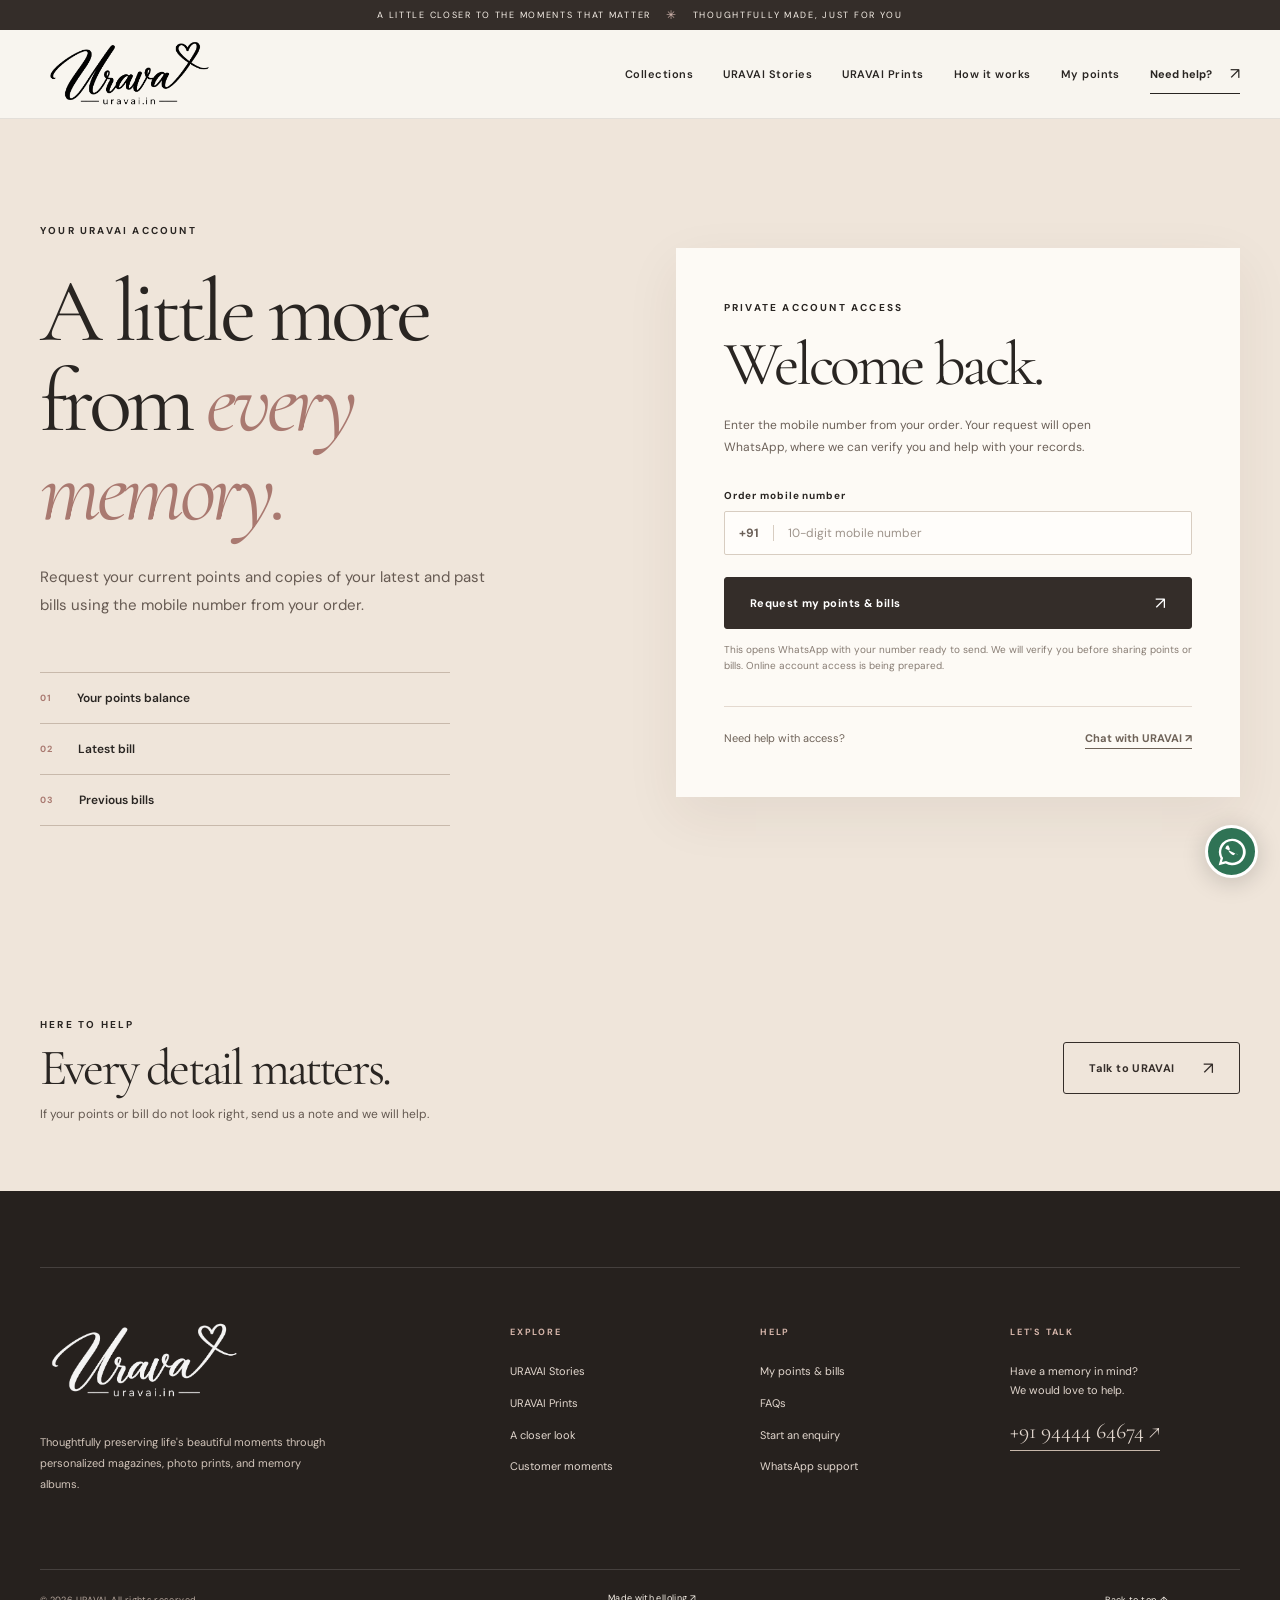
==== account.html @ 5938335d "Prepare protected loyalty points and bill portal" ====
<!doctype html>
<html lang="en-IN">
<head>
  <meta charset="utf-8">
  <meta name="viewport" content="width=device-width, initial-scale=1">
  <meta name="theme-color" content="#f8f5ef">
  <meta name="robots" content="noindex, nofollow">
  <meta name="description" content="View your URAVAI loyalty points and download bills after verifying your account.">
  <title>Your points &amp; bills | URAVAI</title>
  <link rel="icon" href="assets/favicon.svg" type="image/svg+xml">
  <link rel="preconnect" href="https://fonts.googleapis.com">
  <link rel="preconnect" href="https://fonts.gstatic.com" crossorigin>
  <link href="https://fonts.googleapis.com/css2?family=Cormorant+Garamond:ital,wght@0,400;0,500;1,400&family=DM+Sans:wght@400;500;600;700&display=swap" rel="stylesheet">
  <link rel="stylesheet" href="assets/styles.css?v=20261101d">
  <link rel="stylesheet" href="assets/account.css?v=20261101">
  <script defer src="assets/site.js?v=20261101b"></script>
  <script src="assets/loyalty-config.js?v=20261101"></script>
  <script defer src="assets/account.js?v=20261101"></script>
</head>
<body>
  <a class="skip-link" href="#main">Skip to content</a>
  <div class="announcement">A little closer to the moments that matter <span aria-hidden="true">✳</span> Thoughtfully made, just for you</div>
  <header class="site-header" id="top"><div class="header-inner container"><a class="brand" href="index.html" aria-label="URAVAI home"><img class="brand-logo-image" src="assets/urava-logo-transparent.png" alt="" loading="eager"></a><nav class="desktop-nav" aria-label="Main navigation"><a href="index.html#collections">Collections</a><a href="stories.html">URAVAI Stories</a><a href="prints.html">URAVAI Prints</a><a href="index.html#process">How it works</a><a href="account.html" aria-current="page">My points</a></nav><a class="header-contact" data-whatsapp="general" href="https://wa.me/919444464674">Need help? <span aria-hidden="true">↗</span></a><button class="menu-toggle" type="button" aria-label="Open menu" aria-expanded="false" aria-controls="mobile-nav"><span></span><span></span></button></div><nav class="mobile-nav" id="mobile-nav" aria-label="Mobile navigation" hidden><a href="index.html#collections">Collections</a><a href="stories.html">URAVAI Stories</a><a href="prints.html">URAVAI Prints</a><a href="index.html#process">How it works</a><a href="account.html" aria-current="page">My points</a><a href="index.html#create">Create a keepsake</a></nav></header>

  <main id="main">
    <section class="account-hero" aria-labelledby="account-title"><div class="container account-hero-grid"><div class="account-intro"><span class="eyebrow">YOUR URAVAI ACCOUNT</span><h1 id="account-title">A little more from <em>every memory.</em></h1><p>See the points you have earned and keep your latest and past bills close at hand.</p><div class="account-benefits"><span><b>01</b> Your points balance</span><span><b>02</b> Latest bill</span><span><b>03</b> Previous bills</span></div></div><div class="account-login-card"><span class="eyebrow">PRIVATE ACCOUNT ACCESS</span><h2>Welcome back.</h2><p>Use the mobile number from your order to find your account. We will verify that it belongs to you before showing your records.</p><form id="account-form" novalidate><div class="form-field"><label for="account-phone">Order mobile number</label><div class="account-phone-field"><span aria-hidden="true">+91</span><input id="account-phone" name="phone" type="tel" inputmode="numeric" autocomplete="tel-national" pattern="[6-9][0-9]{9}" minlength="10" maxlength="10" placeholder="10-digit mobile number" required></div></div><div class="form-field account-code-field" id="account-code-field"><label for="account-code">Private access code</label><input id="account-code" name="code" type="text" autocomplete="off" minlength="8" maxlength="32" placeholder="Code shared with your order" required></div><button class="button button-dark account-submit" type="submit">View my points &amp; bills <span aria-hidden="true">↗</span></button><p class="account-form-status" id="account-status" role="status" aria-live="polite"></p><p class="form-note" id="account-privacy">Your number and code are used only to retrieve your account. Bills are available after verification.</p></form><div class="account-help"><span>Need help with access?</span><a data-whatsapp="general" href="https://wa.me/919444464674">Chat with URAVAI ↗</a></div></div></div></section>

    <section class="account-results" id="account-results" aria-labelledby="results-title" hidden><div class="container"><div class="results-heading"><div><span class="eyebrow">A LITTLE THANK YOU FROM US</span><h2 id="results-title">Your URAVAI <em>moments.</em></h2></div><button class="account-signout" id="account-signout" type="button">Sign out</button></div><div class="account-summary-grid"><div class="points-card"><span>POINTS AVAILABLE</span><strong id="points-balance">0</strong><p>Earned from your URAVAI purchases.</p></div><div class="latest-bill-card"><span>LATEST BILL</span><div id="latest-bill"></div></div></div><div class="bill-history-head"><span class="eyebrow">YOUR ORDER HISTORY</span><h3>Past bills</h3></div><div class="bill-history" id="bill-history"></div></div></section>

    <section class="account-support"><div class="container account-support-inner"><div><span class="eyebrow">HERE TO HELP</span><h2>Every detail matters.</h2><p>If your points or bill do not look right, send us a note and we will help.</p></div><a class="button button-outline" data-whatsapp="general" href="https://wa.me/919444464674">Talk to URAVAI <span aria-hidden="true">↗</span></a></div></section>
  </main>

  <footer class="site-footer" id="contact"><div class="container footer-top"><div class="footer-brand"><a class="brand" href="index.html" aria-label="URAVAI home"><img class="brand-logo-image" src="assets/urava-logo-transparent.png" alt="" loading="lazy"></a><p>Thoughtfully preserving life's beautiful moments through personalized magazines, photo prints, and memory albums.</p></div><div class="footer-col"><h3>Explore</h3><a href="stories.html">URAVAI Stories</a><a href="prints.html">URAVAI Prints</a><a href="index.html#journal">A closer look</a><a href="index.html#memories">Customer moments</a></div><div class="footer-col"><h3>Help</h3><a href="account.html">My points &amp; bills</a><a href="index.html#faq">FAQs</a><a href="index.html#create">Start an enquiry</a><a data-whatsapp="general" href="https://wa.me/919444464674">WhatsApp support</a></div><div class="footer-col footer-contact"><h3>Let's talk</h3><p>Have a memory in mind?<br>We would love to help.</p><a class="footer-whatsapp" href="https://wa.me/919444464674" target="_blank" rel="noopener noreferrer">+91 94444 64674 ↗</a></div></div><div class="container footer-bottom"><span>© 2026 URAVAI. All rights reserved.</span><a class="maker-credit" href="https://elloling-india.github.io/Website/" target="_blank" rel="noopener noreferrer">Made with elloling ↗</a><a href="#top">Back to top ↑</a></div></footer>
  <a class="whatsapp-float" data-whatsapp="general" href="https://wa.me/919444464674" aria-label="Chat with URAVAI on WhatsApp"><svg viewBox="0 0 32 32" aria-hidden="true"><path fill="currentColor" d="M16 .8A15.1 15.1 0 0 0 2.9 23.4L.8 31.2l8-2.1A15.2 15.2 0 1 0 16 .8Zm0 27.5a12.3 12.3 0 0 1-6.3-1.7l-.5-.3-4.7 1.2 1.3-4.6-.3-.5A12.4 12.4 0 1 1 16 28.3Zm6.8-9.3c-.4-.2-2.2-1.1-2.6-1.2-.3-.1-.6-.2-.8.2-.3.4-1 1.2-1.2 1.4-.2.3-.4.3-.8.1-.4-.2-1.6-.6-3-1.9-1.1-1-1.9-2.2-2.1-2.6-.2-.4 0-.6.2-.8l.6-.7c.2-.2.3-.4.4-.6.1-.2.1-.5 0-.7l-1.2-2.9c-.3-.7-.6-.6-.8-.6h-.7c-.3 0-.7.1-1 .5s-1.3 1.3-1.3 3.1 1.4 3.5c.2.5 2.7 4.2 6.6 5.9.9.4 1.6.6 2.2.7.9.1 1.7.1 2.4-.2.7-.3 2.2-1 2.5-2 .3-1 .3-1.8.2-2-.1-.2-.3-.3-.7-.5Z"/></svg></a>
</body>
</html>
---- assets/styles.css ----
:root{--ivory:#f8f5ef;--paper:#fdfaf5;--beige:#ede5da;--rose:#c7a6a0;--ink:#292522;--muted:#70675f;--line:#d9cec2;--dark:#342d29;--serif:'Cormorant Garamond',Georgia,serif;--sans:'DM Sans',Arial,sans-serif;--script:'Allura',cursive}
*{box-sizing:border-box}html{scroll-behavior:smooth;scroll-padding-top:84px}body{margin:0;background:var(--ivory);color:var(--ink);font-family:var(--sans);font-size:15px;-webkit-font-smoothing:antialiased}img{display:block;max-width:100%}a{color:inherit;text-decoration:none}button,input,select,textarea{font:inherit}button{cursor:pointer}.container{width:min(100% - 80px,1340px);margin:auto}.section{padding:118px 0}.skip-link{position:absolute;left:12px;top:-60px;z-index:100;background:var(--dark);color:#fff;padding:12px 18px}.skip-link:focus{top:12px}.announcement{height:30px;display:flex;align-items:center;justify-content:center;gap:15px;background:var(--dark);color:#f8f1e9;font-size:9px;letter-spacing:.19em;text-transform:uppercase}.announcement span{font-size:12px;color:#d4b8b0}.site-header{position:sticky;top:0;z-index:50;background:rgba(248,245,239,.97);border-bottom:1px solid rgba(60,48,38,.11);backdrop-filter:blur(18px)}.header-inner{height:88px;display:flex;align-items:center;justify-content:space-between;gap:30px}.brand{display:inline-flex;flex-direction:column;align-items:center;width:max-content;min-width:120px;line-height:1}.brand-script{position:relative;font-family:var(--script);font-size:46px;line-height:.78;letter-spacing:-.02em;white-space:nowrap}.brand-heart{position:absolute;font-family:var(--serif);font-size:24px;top:-7px;right:-17px;transform:rotate(13deg)}.brand-tagline{font-size:6.5px;font-weight:700;letter-spacing:.3em;margin-top:8px;white-space:nowrap}.desktop-nav{display:flex;align-items:center;gap:30px;margin-left:auto}.desktop-nav a{font-size:11px;font-weight:600;letter-spacing:.045em;transition:color .25s}.desktop-nav a:hover,.footer-col a:hover{color:#9c6b63}.header-contact{display:inline-flex;align-items:center;gap:18px;border-bottom:1px solid var(--ink);padding:9px 0;font-size:11px;font-weight:700;white-space:nowrap}.header-contact span,.text-link span{font-size:16px;font-weight:400}.menu-toggle,.mobile-nav{display:none}
.hero{display:grid;grid-template-columns:50% 50%;min-height:700px;align-items:center;padding-top:50px;padding-bottom:70px}.hero-copy{position:relative;padding:20px 9% 20px 2%}.eyebrow,.mini-label{font-size:10px;font-weight:700;letter-spacing:.22em;line-height:1.7}.tiny-star{color:#a37470;margin-right:10px;font-size:14px}.hero h1,.section h2,.reviews-section h2{font-family:var(--serif);font-weight:400;letter-spacing:-.055em;line-height:.99}.hero h1{font-size:clamp(72px,7.2vw,116px);margin:36px 0 32px;max-width:650px}.hero h1 em,.section h2 em,.reviews-section h2 em{font-weight:400;color:#a97970}.hero-rule{width:50px;height:1px;background:#a97970;margin:0 0 26px}.hero-copy>p{font-size:16px;line-height:1.95;color:#5e5650;max-width:465px;margin:0 0 35px}.hero-actions,.inline-actions{display:flex;align-items:center;gap:30px;flex-wrap:wrap}.button{min-height:52px;padding:0 25px;display:inline-flex;align-items:center;justify-content:center;gap:28px;border:1px solid var(--dark);border-radius:3px;font-size:11px;font-weight:700;letter-spacing:.035em;transition:background .25s,color .25s,transform .25s}.button:hover{transform:translateY(-2px)}.button-dark{background:var(--dark);color:#fff}.button-dark:hover{background:#56463f}.button-outline{background:transparent;color:var(--dark)}.button-outline:hover{background:var(--dark);color:#fff}.button span{font-size:17px;font-weight:400}.text-link{display:inline-flex;align-items:center;gap:12px;border-bottom:1px solid currentColor;padding-bottom:5px;font-size:11px;font-weight:700;letter-spacing:.025em;transition:color .25s}.text-link:hover{color:#a97970}.hero-note{display:flex;align-items:center;gap:16px;margin-top:74px;font-size:9px;font-weight:700;letter-spacing:.22em;color:#81776f}.note-line{display:block;width:32px;height:1px;background:#81776f}.hero-visual{position:relative;height:650px;padding:0 32px 30px 30px}.hero-image-wrap{width:100%;height:100%;overflow:hidden;background:#e5d9ca}.hero-image-wrap img{width:100%;height:100%;object-fit:cover;object-position:center}.image-badge{position:absolute;left:0;bottom:0;width:140px;height:140px;display:flex;flex-direction:column;align-items:center;justify-content:center;gap:8px;background:#e9ded1;border:8px solid var(--ivory);border-radius:50%;transform:rotate(-15deg);text-align:center}.image-badge span{font-family:var(--serif);font-style:italic;font-size:20px;line-height:1}.image-badge b{font-size:20px;font-weight:400;color:#a97970}.image-caption{position:absolute;right:-6px;top:39%;writing-mode:vertical-rl;font-size:8px;font-weight:700;letter-spacing:.26em}.marquee{overflow:hidden;background:#e9dfd2;border-top:1px solid #dfd1c4;border-bottom:1px solid #dfd1c4;height:48px;display:flex;align-items:center}.marquee-inner{white-space:nowrap;font-size:10px;font-weight:700;letter-spacing:.24em;color:#67574d;animation:marquee 32s linear infinite}.marquee-inner span{margin:0 55px;color:#aa8178;font-size:16px;vertical-align:middle}@keyframes marquee{to{transform:translateX(-50%)}}
.section-heading{max-width:710px}.section-heading.centered{text-align:center;margin:0 auto 48px}.section h2,.reviews-section h2{font-size:clamp(50px,5.2vw,80px);margin:17px 0 18px}.section-heading p,.process-head>p{font-size:15px;line-height:1.9;color:var(--muted);max-width:570px}.section-heading.centered p{margin:0 auto}.collections-section{background:var(--paper)}.collection-grid{display:grid;grid-template-columns:1fr 1fr;gap:30px}.collection-image{display:block;position:relative;height:560px;overflow:hidden;background:var(--beige)}.collection-image img{width:100%;height:100%;object-fit:cover;transition:transform .6s}.collection-image:hover img{transform:scale(1.035)}.collection-card:first-child .collection-image img{object-position:center 42%}.image-number{position:absolute;left:20px;top:20px;padding:9px 12px;background:rgba(253,250,245,.92);font-size:9px;font-weight:700;letter-spacing:.18em}.collection-meta{display:flex;justify-content:space-between;align-items:end;gap:20px;padding:24px 2px 0}.mini-label{font-size:8px;color:#988078}.collection-meta h3{font-family:var(--serif);font-size:40px;font-weight:500;letter-spacing:-.03em;line-height:1;margin:8px 0}.collection-meta p{margin:0;color:var(--muted);font-size:13px}.circle-arrow{flex:none;display:grid;place-items:center;width:44px;height:44px;border:1px solid #afa095;border-radius:50%;font-size:23px;transition:background .25s,color .25s}.circle-arrow:hover{background:var(--dark);color:#fff}
.story-band{background:#e9e1d6}.story-layout,.prints-layout{display:grid;grid-template-columns:1.1fr .9fr;gap:8%;align-items:center}.story-visual{position:relative}.story-visual img{width:100%;height:600px;object-fit:cover;background:#fff}.photo-caption{position:absolute;bottom:22px;left:26px;padding:10px 14px;background:rgba(248,245,239,.9);font-size:8px;font-weight:700;letter-spacing:.19em}.story-copy{padding-right:3%}.story-copy h2,.prints-copy h2{margin:21px 0 24px}.lead{font-family:var(--serif);font-size:27px!important;line-height:1.25!important;color:var(--ink)!important;margin:0 0 22px!important}.story-copy>p:not(.lead),.prints-copy>p:not(.lead){font-size:14px;line-height:1.85;color:#655b54}.product-list{display:grid;grid-template-columns:1fr 1fr;margin:28px 0 23px;border-top:1px solid #bfb0a4}.product-list span{padding:15px 12px 15px 0;border-bottom:1px solid #bfb0a4;font-size:11px;font-weight:600}.product-list span:nth-child(even){padding-left:16px}.soft-note{font-size:11px!important;color:#786d65!important}.inline-actions{margin-top:29px}.prints-section{background:var(--paper)}.prints-layout{grid-template-columns:.9fr 1.1fr}.prints-copy{padding-left:5%}.prints-visual{position:relative}.prints-visual img{width:100%;height:620px;object-fit:cover}.visual-stamp{position:absolute;bottom:-28px;right:-18px;width:140px;height:140px;display:flex;flex-direction:column;align-items:center;justify-content:center;background:#d2b5ae;border:8px solid var(--paper);border-radius:50%;transform:rotate(15deg);font-size:11px;line-height:1.5;font-weight:700;letter-spacing:.11em;text-align:center}.visual-stamp b{font-family:var(--serif);font-size:23px;font-weight:400;line-height:1}
.editorial-section{background:var(--ivory)}.editorial-grid{display:grid;grid-template-columns:1.03fr 1.32fr;grid-template-rows:280px 280px;gap:18px}.editorial-tile{position:relative;overflow:hidden;margin:0;background:var(--beige)}.editorial-tile.tall{grid-row:span 2}.editorial-tile img{width:100%;height:100%;object-fit:cover;transition:transform .5s}.editorial-tile:hover img{transform:scale(1.03)}.editorial-tile.tall img{object-position:center}.editorial-tile.wide img{object-position:center 45%}.editorial-tile figcaption{position:absolute;bottom:16px;left:16px;background:rgba(253,250,245,.94);padding:9px 13px;font-size:9px;font-weight:700;letter-spacing:.11em}
.process-section{background:var(--dark);color:#f9f4ec}.process-head{display:flex;justify-content:space-between;align-items:end;gap:30px;margin-bottom:50px}.process-head h2{max-width:710px}.process-head>p{max-width:270px;color:#d6c8bd;margin:0 0 11px}.steps{display:grid;grid-template-columns:repeat(4,1fr);border-top:1px solid #796a61;border-bottom:1px solid #796a61}.step{min-height:255px;padding:25px 26px 28px;border-right:1px solid #796a61}.step:first-child{padding-left:0}.step:last-child{border-right:0}.step-number{font-size:10px;letter-spacing:.17em;color:#d0aaa0}.step-icon{font-family:var(--serif);font-size:39px;color:#d1b2a9;margin:17px 0 12px;font-weight:400;line-height:1}.step h3{font-family:var(--serif);font-size:25px;line-height:1.1;font-weight:500;margin:0 0 12px}.step p{font-size:11px;line-height:1.7;color:#d6c8bd;margin:0}.process-note{font-size:10px;color:#cdbdb2;margin:25px 0 0;line-height:1.7}.process-section h2 em{color:#d6aaa2}
.values-section{background:#eee6dc}.values-layout{display:grid;grid-template-columns:1fr 1fr;gap:8%;align-items:start}.values-intro h2{font-size:clamp(49px,4.8vw,73px)}.values-intro p{color:var(--muted);line-height:1.8}.values-grid{display:grid;grid-template-columns:1fr 1fr;gap:38px 32px}.value{border-top:1px solid #b8a99e;padding-top:17px}.value>span{font-size:10px;color:#a07f75;letter-spacing:.16em;font-weight:700}.value h3{font-family:var(--serif);font-size:26px;font-weight:500;line-height:1.1;margin:24px 0 10px}.value p{color:#70645d;font-size:11px;line-height:1.75;margin:0}
.memories-section{background:var(--paper)}.memories-layout{display:grid;grid-template-columns:1fr 1fr;align-items:center;gap:8%}.memories-photo{height:500px;overflow:hidden}.memories-photo img{width:100%;height:100%;object-fit:cover}.memories-copy{max-width:500px}.memories-copy p{font-size:14px;line-height:1.85;color:var(--muted)}.memories-copy .button{margin-top:22px}.reviews-section{background:#e8d9d0;text-align:center;padding:84px 0}.reviews-inner{max-width:750px}.reviews-section h2{margin:16px 0}.reviews-section p{line-height:1.8;color:#665951;max-width:580px;margin:0 auto 26px;font-size:14px}
.faq-section{background:var(--ivory)}.faq-layout{display:grid;grid-template-columns:.75fr 1.25fr;gap:9%}.faq-intro h2{margin-bottom:20px}.faq-intro p{font-size:14px;line-height:1.8;color:var(--muted);margin-bottom:28px}.faq-list{border-top:1px solid #cbbeb1}.faq-list details{border-bottom:1px solid #cbbeb1}.faq-list summary{list-style:none;display:flex;align-items:center;justify-content:space-between;gap:15px;padding:19px 0;cursor:pointer;font-family:var(--serif);font-size:25px;font-weight:500}.faq-list summary::-webkit-details-marker{display:none}.faq-list summary span{font-family:var(--sans);font-size:18px;font-weight:400;color:#a77e73;transition:transform .2s}.faq-list details[open] summary span{transform:rotate(45deg)}.faq-list details p{color:#665e57;font-size:12px;line-height:1.8;max-width:580px;margin:0 0 21px}
.create-section{background:#e9e1d6}.create-layout{display:grid;grid-template-columns:.9fr 1.1fr;gap:10%;align-items:start}.create-intro h2{font-size:clamp(60px,6vw,90px)}.create-intro>p{font-size:15px;line-height:1.9;color:#665e57;max-width:430px}.contact-line{display:flex;flex-direction:column;gap:8px;margin-top:48px;font-size:11px;color:#81746a}.contact-line a{font-family:var(--serif);font-size:28px;color:var(--ink);width:max-content;border-bottom:1px solid var(--ink)}.enquiry-form{background:var(--paper);padding:37px 42px;box-shadow:0 12px 40px rgba(75,55,40,.055)}.form-field{display:flex;flex-direction:column;margin-bottom:22px}.form-field label{font-size:10px;font-weight:700;letter-spacing:.09em;margin-bottom:9px}.form-field label span{color:#94877e;font-weight:400;letter-spacing:0}.form-field input,.form-field select,.form-field textarea{width:100%;border:1px solid #d8cdc1;border-radius:2px;background:#fffdfa;color:var(--ink);padding:13px 14px;outline:none;transition:border-color .2s;font-size:12px}.form-field input:focus,.form-field select:focus,.form-field textarea:focus{border-color:#9d7167}.form-field select:disabled{opacity:.65}.form-field textarea{resize:vertical}.form-field input::placeholder,.form-field textarea::placeholder{color:#9e948b}.form-submit{width:100%;margin-top:4px}.form-note{font-size:10px;line-height:1.6;color:#877c73;margin:13px 0 0}
.site-footer{background:#292522;color:#f7f1e8;padding:76px 0 0}.footer-top{display:grid;grid-template-columns:2.1fr 1fr 1fr 1.15fr;gap:50px;padding-bottom:74px}.footer-brand .brand{align-items:flex-start}.footer-brand .brand-script{font-size:59px}.footer-brand .brand-tagline{margin-left:7px;color:#dbcac0}.footer-brand p{max-width:290px;font-size:11px;line-height:1.9;color:#c5b8ae;margin:32px 0 0}.footer-col{display:flex;flex-direction:column;align-items:flex-start;gap:13px}.footer-col h3{font-size:9px;letter-spacing:.2em;text-transform:uppercase;color:#cda99e;margin:6px 0 11px}.footer-col a,.footer-col p{font-size:11px;color:#e2d7ce;line-height:1.7;margin:0;transition:color .2s}.footer-col .footer-whatsapp{font-family:var(--serif);font-size:22px;border-bottom:1px solid #c7b7aa}.footer-bottom{border-top:1px solid #665a52;min-height:62px;display:flex;justify-content:space-between;align-items:center;gap:20px;color:#b9aaa0;font-size:9px;letter-spacing:.04em}.footer-bottom a{color:#f7f1e8}.whatsapp-float{position:fixed;right:22px;bottom:22px;z-index:60;width:53px;height:53px;display:grid;place-items:center;background:#2f7355;color:#fff;border:3px solid #fff;border-radius:50%;box-shadow:0 4px 25px rgba(0,0,0,.18);transition:transform .25s}.whatsapp-float:hover{transform:translateY(-4px)}.whatsapp-float svg{width:28px;height:28px}.mobile-sticky{display:none}
.reveal{opacity:1;transform:none}.js .reveal{opacity:0;transform:translateY(20px);transition:opacity .65s ease,transform .65s ease}.js .reveal.is-visible{opacity:1;transform:none}
@media(max-width:1200px){.desktop-nav{gap:17px}.desktop-nav a{font-size:10px}.header-contact{font-size:10px}.hero{min-height:640px}.hero h1{font-size:clamp(66px,6.6vw,90px)}.hero-visual{height:575px}.collection-image{height:480px}.story-visual img,.prints-visual img{height:540px}}
@media(max-width:950px){.container{width:min(100% - 48px,1340px)}.desktop-nav,.header-contact{display:none}.menu-toggle{display:flex;flex-direction:column;gap:6px;align-items:center;justify-content:center;width:38px;height:38px;border:0;background:transparent}.menu-toggle span{width:24px;height:1px;background:var(--ink)}.mobile-nav{display:flex;flex-direction:column;gap:0;padding:0 24px 18px;background:var(--ivory);border-top:1px solid var(--line)}.mobile-nav[hidden]{display:none}.mobile-nav a{padding:13px 2px;border-bottom:1px solid var(--line);font-size:12px}.hero{min-height:0;padding-top:40px}.hero-copy{padding:0 3% 0 0}.hero h1{font-size:clamp(58px,7.7vw,78px)}.hero-visual{height:520px}.image-badge{width:118px;height:118px}.section{padding:88px 0}.story-layout,.prints-layout{gap:5%}.story-visual img,.prints-visual img{height:490px}.section h2{font-size:clamp(50px,6vw,70px)}.product-list{grid-template-columns:1fr}.product-list span:nth-child(even){padding-left:0}.product-list span{padding:10px 0}.footer-top{grid-template-columns:1.5fr 1fr 1fr;gap:35px}.footer-contact{grid-column:2 / 4}}
@media(max-width:700px){html{scroll-padding-top:70px}.container{width:min(100% - 36px,600px)}.announcement{font-size:7px;letter-spacing:.1em;gap:7px;text-align:center;padding:0 8px}.header-inner{height:69px}.brand-script{font-size:39px}.brand-tagline{font-size:5.7px}.hero{display:flex;flex-direction:column;padding-top:45px;padding-bottom:47px;gap:34px}.hero-copy{padding:0}.hero h1{font-size:clamp(64px,12vw,86px);margin:20px 0 20px}.hero-copy>p{font-size:14px;line-height:1.8}.hero-actions{gap:22px}.hero-note{margin-top:36px}.hero-visual{height:auto;width:100%;padding:0 16px 16px}.hero-image-wrap{height:520px}.image-badge{left:-7px;bottom:0;width:112px;height:112px;border-width:6px}.image-badge span{font-size:17px}.image-caption{right:-4px}.marquee{height:42px}.marquee-inner{font-size:8px}.marquee-inner span{margin:0 25px}.section{padding:74px 0}.section-heading.centered{text-align:left;margin-bottom:33px}.section-heading.centered p{margin-left:0}.section h2,.reviews-section h2{font-size:clamp(52px,10vw,70px)}.section-heading p{font-size:13px}.collection-grid{grid-template-columns:1fr;gap:47px}.collection-image{height:470px}.collection-meta h3{font-size:35px}.story-layout,.prints-layout,.values-layout,.memories-layout,.faq-layout,.create-layout{grid-template-columns:1fr;gap:36px}.story-visual img{height:420px}.story-copy,.prints-copy{padding:0}.story-layout .story-visual{order:2}.story-layout .story-copy{order:1}.story-copy h2,.prints-copy h2{font-size:58px}.lead{font-size:24px!important}.product-list{grid-template-columns:1fr 1fr}.product-list span:nth-child(even){padding-left:10px}.story-visual img,.prints-visual img{height:450px}.prints-visual{margin-top:5px}.visual-stamp{width:110px;height:110px;right:-9px;font-size:9px}.editorial-grid{grid-template-columns:1fr 1fr;grid-template-rows:250px 220px;gap:10px}.editorial-tile.tall{grid-row:span 2}.editorial-tile figcaption{font-size:7px;left:8px;bottom:8px;padding:7px}.process-head{display:block;margin-bottom:33px}.process-head h2{font-size:55px}.process-head>p{max-width:400px;font-size:13px}.steps{grid-template-columns:1fr 1fr}.step{min-height:218px;padding:18px 15px;border-bottom:1px solid #796a61}.step:nth-child(2){border-right:0}.step:nth-child(3),.step:nth-child(4){border-bottom:0}.step:first-child{padding-left:15px}.step h3{font-size:23px}.values-grid{gap:25px}.memories-photo{height:380px}.reviews-section{padding:65px 0}.reviews-section p{font-size:13px}.faq-layout{gap:23px}.faq-intro h2{margin-bottom:10px}.faq-list summary{font-size:22px}.create-layout{gap:30px}.create-intro h2{font-size:70px}.contact-line{margin-top:26px}.enquiry-form{padding:27px 22px}.footer-top{grid-template-columns:1fr 1fr;gap:40px 18px;padding-bottom:48px}.footer-brand{grid-column:1 / 3}.footer-contact{grid-column:2 / 3}.footer-bottom{flex-wrap:wrap;justify-content:space-between;padding:19px 0 82px}.footer-bottom span:nth-child(2){display:none}.whatsapp-float{right:17px;bottom:76px;width:48px;height:48px}.whatsapp-float svg{width:25px;height:25px}.mobile-sticky{position:fixed;z-index:58;bottom:0;left:0;right:0;height:62px;display:flex;align-items:center;justify-content:space-between;padding:0 23px;background:var(--dark);color:#fff;font-size:12px;font-weight:700;box-shadow:0 -8px 30px rgba(0,0,0,.12)}.mobile-sticky span{font-size:19px;font-weight:400}}
@media(max-width:430px){.hero h1{font-size:62px}.hero-image-wrap{height:420px}.collection-image{height:360px}.story-visual img,.prints-visual img{height:350px}.editorial-grid{grid-template-rows:190px 170px}.step{min-height:230px}.step h3{font-size:21px}.step p{font-size:10px}.value h3{font-size:24px}.footer-col .footer-whatsapp{font-size:18px}}
@media(prefers-reduced-motion:reduce){html{scroll-behavior:auto}.marquee-inner{animation:none}.js .reveal{opacity:1;transform:none;transition:none}.collection-image img,.editorial-tile img,.button,.whatsapp-float{transition:none}}
.logo-feature{background:#f3e7d9;padding:54px 0}.logo-feature-inner{display:grid;grid-template-columns:280px 1fr;align-items:center;gap:8%;max-width:970px}.logo-art{width:100%;aspect-ratio:1;overflow:hidden;box-shadow:0 15px 35px rgba(88,58,34,.08)}.logo-art img{width:100%;height:100%;object-fit:cover}.logo-feature-copy h2{font-family:var(--serif);font-size:clamp(48px,5vw,72px);font-weight:400;letter-spacing:-.05em;line-height:1;margin:14px 0}.logo-feature-copy h2 em{font-weight:400;color:#b08062}.logo-feature-copy p{max-width:420px;color:#6b5b50;line-height:1.9;font-size:14px}.maker-credit{white-space:nowrap;border-bottom:1px solid #b9aaa0;padding-bottom:3px;color:#f7f1e8!important}
@media(max-width:700px){.logo-feature{padding:42px 0}.logo-feature-inner{grid-template-columns:120px 1fr;gap:20px}.logo-feature-copy h2{font-size:37px}.logo-feature-copy .eyebrow{font-size:7px}.logo-feature-copy p{font-size:10px;line-height:1.6}.footer-bottom .maker-credit{order:3;width:100%;text-align:center;border-bottom:0;margin:3px 0 -8px}.footer-bottom{padding-bottom:83px}}
@media(max-width:430px){.logo-feature-inner{grid-template-columns:95px 1fr;gap:14px}.logo-feature-copy h2{font-size:32px}}
.brand-logo-image{display:block;width:176px;height:70px;object-fit:cover;object-position:center 53%}.brand-logo-image+.brand-script,.brand-logo-image~.brand-tagline{display:none}.site-footer .brand-logo-image{width:205px;height:82px;background:transparent;border-radius:0;filter:brightness(0) invert(1);opacity:.96}.site-footer .footer-brand p{margin-top:25px}.logo-art{aspect-ratio:1.6;box-shadow:none}.logo-art img{object-fit:cover;object-position:center 53%}
@media(max-width:700px){.brand-logo-image{width:148px;height:60px}.site-footer .brand-logo-image{width:190px;height:76px}}

.site-footer{background:#26211e}.footer-top{border-top:1px solid rgba(255,255,255,.14);padding-top:52px}.footer-brand p{color:#d2c5ba}.footer-col h3{color:#d5b5aa}.footer-col a:hover{color:#fff}.footer-bottom{border-top-color:rgba(255,255,255,.14)}
.footer-bottom a[href='#top']{margin-right:72px}
.rewards-section{background:#f3e8dc}.rewards-layout{display:grid;grid-template-columns:1fr .9fr;align-items:center;gap:8%}.rewards-copy h2{max-width:690px;font-size:clamp(60px,6vw,90px);margin:20px 0 26px}.rewards-copy>p:not(.rewards-note){max-width:490px;color:#695d55;font-size:14px;line-height:1.9;margin-bottom:32px}.rewards-note{font-size:10px;color:#8a7b70;line-height:1.7;margin:18px 0 0}.rewards-art{min-height:390px;background:#d9bcb1;display:flex;flex-direction:column;justify-content:space-between;padding:32px 36px;box-shadow:20px 20px 0 rgba(255,255,255,.42)}.rewards-art-top,.rewards-art-bottom{font-size:9px;font-weight:700;letter-spacing:.2em}.rewards-art-center{display:flex;align-items:center;gap:28px}.rewards-art-mark{font-family:var(--serif);font-size:100px;line-height:1;color:#f9f4ed}.rewards-art-center strong{font-family:var(--serif);font-size:clamp(39px,4vw,60px);font-weight:400;letter-spacing:-.05em;line-height:1}.rewards-art-center em{font-weight:400;color:#fff8f1}.rewards-art-bottom{display:flex;justify-content:space-between;border-top:1px solid rgba(53,39,33,.25);padding-top:20px}
@media(max-width:850px){.rewards-layout{grid-template-columns:1fr;gap:45px}.rewards-art{min-height:300px}.rewards-art-center{justify-content:center}}
@media(max-width:700px){.rewards-copy h2{font-size:clamp(56px,14vw,78px)}.rewards-art{min-height:270px;padding:24px}.rewards-art-mark{font-size:70px}.rewards-art-center strong{font-size:42px}.rewards-art-bottom{font-size:7px}}
---- assets/account.css ----
.account-hero{padding:100px 0 120px;background:#efe5da}
.account-hero-grid{display:grid;grid-template-columns:minmax(0,.9fr) minmax(380px,1fr);align-items:center;gap:min(10vw,145px)}
.account-intro h1,.account-login-card h2,.account-results h2,.account-support h2{font-family:var(--serif);font-weight:400;letter-spacing:-.055em;line-height:1}
.account-intro h1{font-size:clamp(70px,7vw,108px);margin:28px 0 27px;max-width:650px}
.account-intro h1 em,.account-results h2 em{font-weight:400;color:#a97970}
.account-intro>p{max-width:470px;color:#665a52;font-size:15px;line-height:1.9}
.account-benefits{display:grid;gap:0;margin-top:52px;max-width:410px;border-top:1px solid #c8b9ab}
.account-benefits span{display:flex;align-items:center;gap:24px;padding:17px 0;border-bottom:1px solid #c8b9ab;font-size:12px;font-weight:600}
.account-benefits b{font-size:9px;letter-spacing:.15em;color:#a97970}
.account-login-card{background:var(--paper);padding:48px;box-shadow:0 18px 52px rgba(65,47,35,.07)}
.account-login-card h2{font-size:62px;margin:18px 0}
.account-login-card>p{font-size:12px;line-height:1.85;color:#6c6159;margin:0 0 30px;max-width:390px}
.account-phone-field{display:flex;align-items:center;border:1px solid #d8cdc1;border-radius:2px;background:#fffdfa}
.account-phone-field:focus-within{border-color:#9d7167}
.account-phone-field>span{padding:0 14px;border-right:1px solid #d8cdc1;font-size:12px;font-weight:700;color:#6b6058}
.account-phone-field input{border:0;flex:1;min-width:0}
.account-phone-field input:focus{border:0}
.account-code-field[hidden]{display:none}
.account-submit{width:100%;justify-content:space-between}
.account-form-status{min-height:1.4em;font-size:11px;line-height:1.5;color:#a0443a;margin:14px 0 0}
.account-form-status:empty{display:none}
.account-help{display:flex;justify-content:space-between;gap:18px;flex-wrap:wrap;border-top:1px solid #e4d9cf;margin-top:32px;padding-top:24px;font-size:11px;color:#6e6258}
.account-help a{font-weight:700;border-bottom:1px solid currentColor;padding-bottom:3px}
.account-results{padding:100px 0 118px;background:var(--paper)}
.account-results[hidden]{display:none}
.results-heading{display:flex;justify-content:space-between;align-items:end;gap:25px}
.account-results h2{font-size:clamp(56px,6vw,84px);margin:15px 0 35px}
.account-signout{border:0;border-bottom:1px solid #6b5a51;background:none;padding:6px 0;margin-bottom:39px;color:#5c4e46;font-size:11px;font-weight:700}
.account-summary-grid{display:grid;grid-template-columns:.8fr 1.2fr;gap:18px}
.points-card,.latest-bill-card{min-height:270px;padding:33px 36px;background:#eee3d8}
.points-card>span,.latest-bill-card>span{font-size:9px;font-weight:700;letter-spacing:.18em;color:#755e53}
.points-card strong{display:block;font-family:var(--serif);font-size:118px;font-weight:400;letter-spacing:-.065em;line-height:1;margin:21px 0 2px}
.points-card p{color:#6c5e55;font-size:12px}
.latest-bill-card{background:#e7d4ca}
.latest-bill-card h3{font-family:var(--serif);font-size:40px;font-weight:400;margin:24px 0 5px}
.latest-bill-card p{color:#65574f;font-size:12px;margin:0 0 25px}
.bill-history-head{margin:65px 0 20px}
.bill-history-head h3{font-family:var(--serif);font-weight:400;font-size:50px;line-height:1;margin:10px 0}
.bill-history{border-top:1px solid #d8cdc1}
.bill-row{display:grid;grid-template-columns:1fr 1fr auto;align-items:center;gap:20px;padding:19px 2px;border-bottom:1px solid #d8cdc1}
.bill-row strong{font-size:12px}.bill-row span{font-size:11px;color:#796c63}
.bill-row a{font-size:11px;font-weight:700;border-bottom:1px solid currentColor;padding:5px 0}
.bill-row .bill-unavailable{color:#9d9188}
.account-support{padding:67px 0;background:#efe5da}
.account-support-inner{display:flex;align-items:center;justify-content:space-between;gap:25px}
.account-support h2{font-size:51px;margin:10px 0}
.account-support p{font-size:12px;color:#645951;line-height:1.7;margin:0}
@media(max-width:950px){.account-hero-grid{grid-template-columns:1fr;gap:45px}.account-intro h1{max-width:800px}.account-benefits{margin-top:30px}.account-hero{padding:75px 0 90px}}
@media(max-width:700px){.account-intro h1{font-size:clamp(58px,15vw,84px)}.account-login-card{padding:27px 22px}.account-login-card h2{font-size:53px}.account-summary-grid{grid-template-columns:1fr}.account-results{padding:70px 0}.points-card,.latest-bill-card{min-height:230px;padding:25px}.points-card strong{font-size:90px}.bill-row{grid-template-columns:1fr auto;gap:9px}.bill-row span{grid-column:1}.bill-row a{grid-column:2;grid-row:1 / 3}.account-support-inner{align-items:flex-start;flex-direction:column}.account-support h2{font-size:45px}}
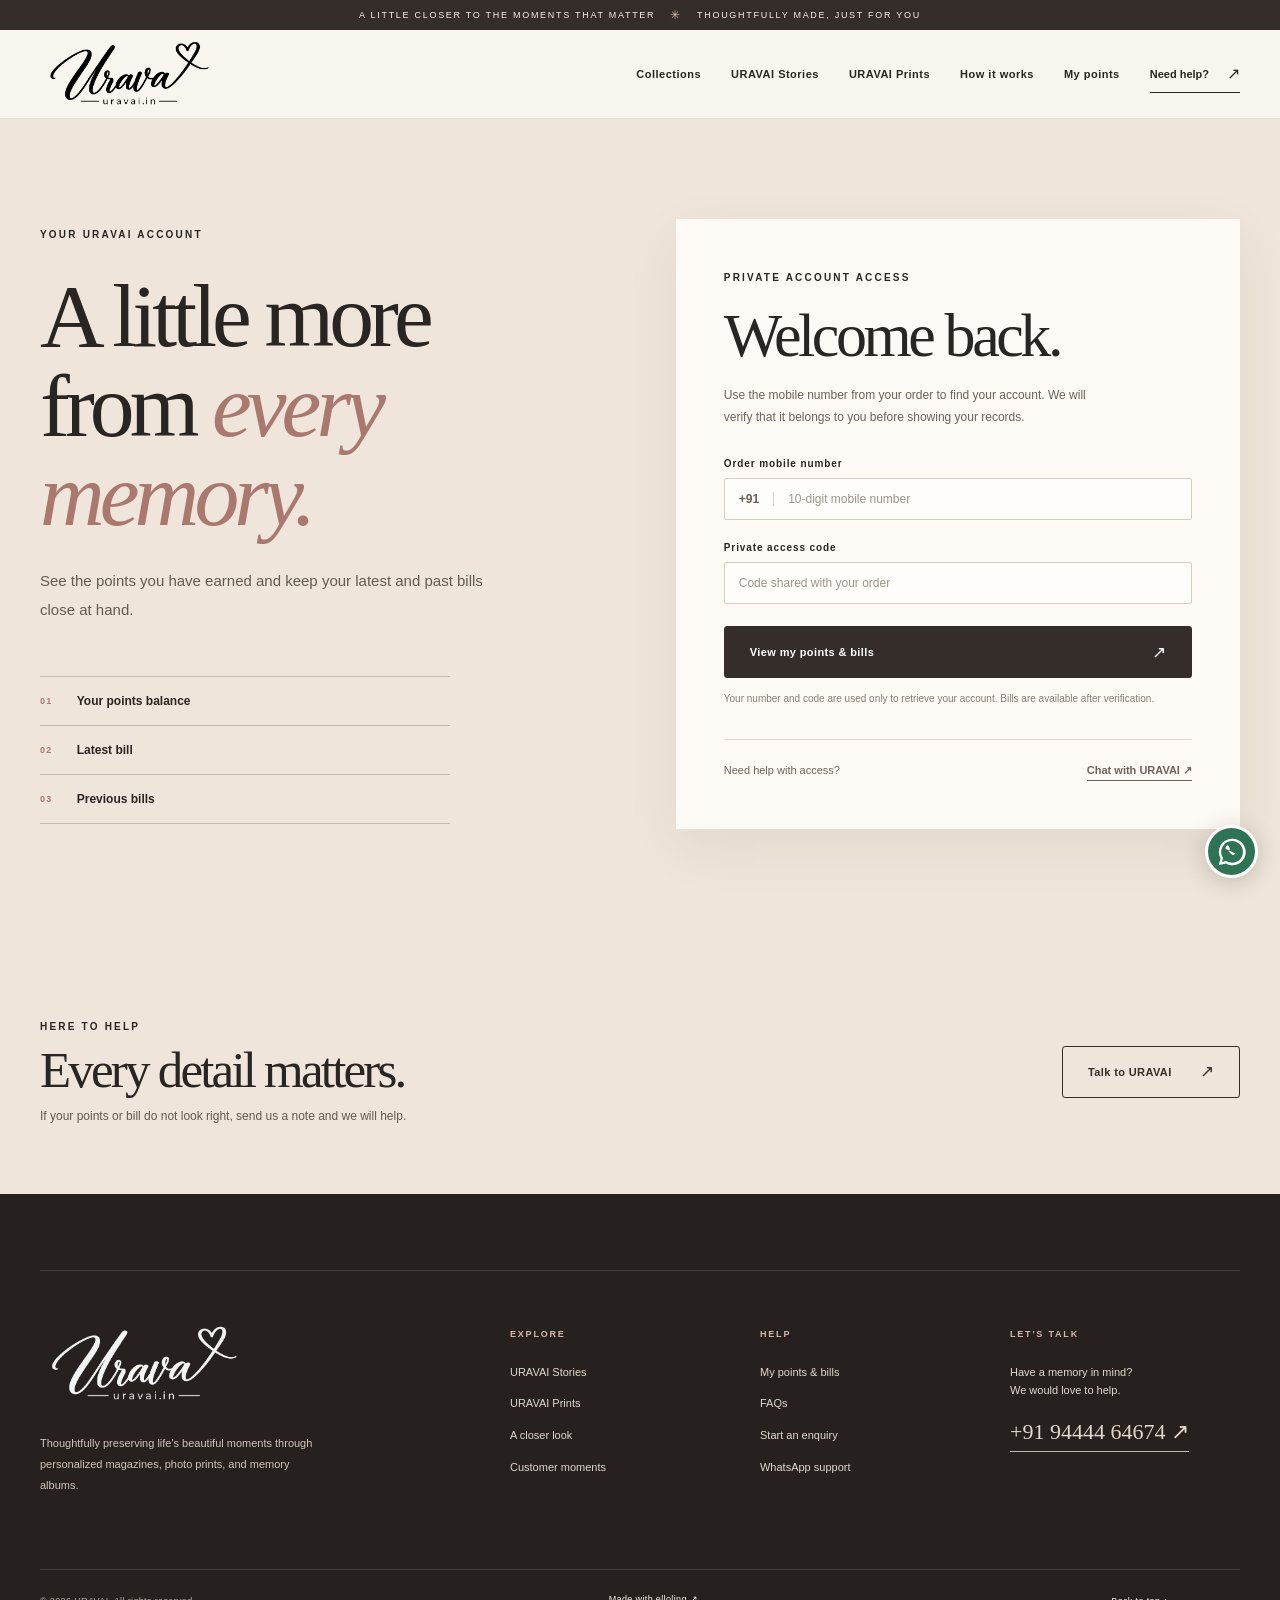
==== commit bf77b91f: "Harden loyalty access and improve order reliability" ====
--- a/account.html
+++ b/account.html
@@ -2,6 +2,8 @@
 <html lang="en-IN">
 <head>
   <meta charset="utf-8">
+  <meta http-equiv="Content-Security-Policy" content="default-src 'none'; script-src 'self'; style-src 'self' https://fonts.googleapis.com; font-src https://fonts.gstatic.com; img-src 'self' data:; connect-src 'self' https://fonts.googleapis.com https://fonts.gstatic.com https://igofbgeyanaaoazldufk.supabase.co; base-uri 'none'; object-src 'none'; frame-src 'none'; worker-src 'none'; form-action 'none'">
+  <meta name="referrer" content="no-referrer">
   <meta name="viewport" content="width=device-width, initial-scale=1">
   <meta name="theme-color" content="#f8f5ef">
   <meta name="robots" content="noindex, nofollow">
@@ -13,9 +15,9 @@
   <link href="https://fonts.googleapis.com/css2?family=Cormorant+Garamond:ital,wght@0,400;0,500;1,400&family=DM+Sans:wght@400;500;600;700&display=swap" rel="stylesheet">
   <link rel="stylesheet" href="assets/styles.css?v=20261101d">
   <link rel="stylesheet" href="assets/account.css?v=20261101">
-  <script defer src="assets/site.js?v=20261101b"></script>
+  <script defer src="assets/site.js?v=20261103"></script>
   <script src="assets/loyalty-config.js?v=20261101"></script>
-  <script defer src="assets/account.js?v=20261101"></script>
+  <script defer src="assets/account.js?v=20261103"></script>
 </head>
 <body>
   <a class="skip-link" href="#main">Skip to content</a>
@@ -25,7 +27,7 @@
   <main id="main">
     <section class="account-hero" aria-labelledby="account-title"><div class="container account-hero-grid"><div class="account-intro"><span class="eyebrow">YOUR URAVAI ACCOUNT</span><h1 id="account-title">A little more from <em>every memory.</em></h1><p>See the points you have earned and keep your latest and past bills close at hand.</p><div class="account-benefits"><span><b>01</b> Your points balance</span><span><b>02</b> Latest bill</span><span><b>03</b> Previous bills</span></div></div><div class="account-login-card"><span class="eyebrow">PRIVATE ACCOUNT ACCESS</span><h2>Welcome back.</h2><p>Use the mobile number from your order to find your account. We will verify that it belongs to you before showing your records.</p><form id="account-form" novalidate><div class="form-field"><label for="account-phone">Order mobile number</label><div class="account-phone-field"><span aria-hidden="true">+91</span><input id="account-phone" name="phone" type="tel" inputmode="numeric" autocomplete="tel-national" pattern="[6-9][0-9]{9}" minlength="10" maxlength="10" placeholder="10-digit mobile number" required></div></div><div class="form-field account-code-field" id="account-code-field"><label for="account-code">Private access code</label><input id="account-code" name="code" type="text" autocomplete="off" minlength="8" maxlength="32" placeholder="Code shared with your order" required></div><button class="button button-dark account-submit" type="submit">View my points &amp; bills <span aria-hidden="true">↗</span></button><p class="account-form-status" id="account-status" role="status" aria-live="polite"></p><p class="form-note" id="account-privacy">Your number and code are used only to retrieve your account. Bills are available after verification.</p></form><div class="account-help"><span>Need help with access?</span><a data-whatsapp="general" href="https://wa.me/919444464674">Chat with URAVAI ↗</a></div></div></div></section>
 
-    <section class="account-results" id="account-results" aria-labelledby="results-title" hidden><div class="container"><div class="results-heading"><div><span class="eyebrow">A LITTLE THANK YOU FROM US</span><h2 id="results-title">Your URAVAI <em>moments.</em></h2></div><button class="account-signout" id="account-signout" type="button">Sign out</button></div><div class="account-summary-grid"><div class="points-card"><span>POINTS AVAILABLE</span><strong id="points-balance">0</strong><p>Earned from your URAVAI purchases.</p></div><div class="latest-bill-card"><span>LATEST BILL</span><div id="latest-bill"></div></div></div><div class="bill-history-head"><span class="eyebrow">YOUR ORDER HISTORY</span><h3>Past bills</h3></div><div class="bill-history" id="bill-history"></div></div></section>
+    <section class="account-results" id="account-results" aria-labelledby="results-title" hidden><div class="container"><div class="results-heading"><div><span class="eyebrow">A LITTLE THANK YOU FROM US</span><h2 id="results-title">Your URAVAI <em>moments.</em></h2></div><button class="account-signout" id="account-signout" type="button">Sign out</button></div><div class="account-summary-grid"><div class="points-card"><span>POINTS EARNED</span><strong id="points-balance">0</strong><p>1 point for every full ₹10 spent on URAVAI purchases.</p></div><div class="latest-bill-card"><span>LATEST BILL</span><div id="latest-bill"></div></div></div><div class="bill-history-head"><span class="eyebrow">YOUR ORDER HISTORY</span><h3>Past bills</h3></div><div class="bill-history" id="bill-history"></div></div></section>
 
     <section class="account-support"><div class="container account-support-inner"><div><span class="eyebrow">HERE TO HELP</span><h2>Every detail matters.</h2><p>If your points or bill do not look right, send us a note and we will help.</p></div><a class="button button-outline" data-whatsapp="general" href="https://wa.me/919444464674">Talk to URAVAI <span aria-hidden="true">↗</span></a></div></section>
   </main>
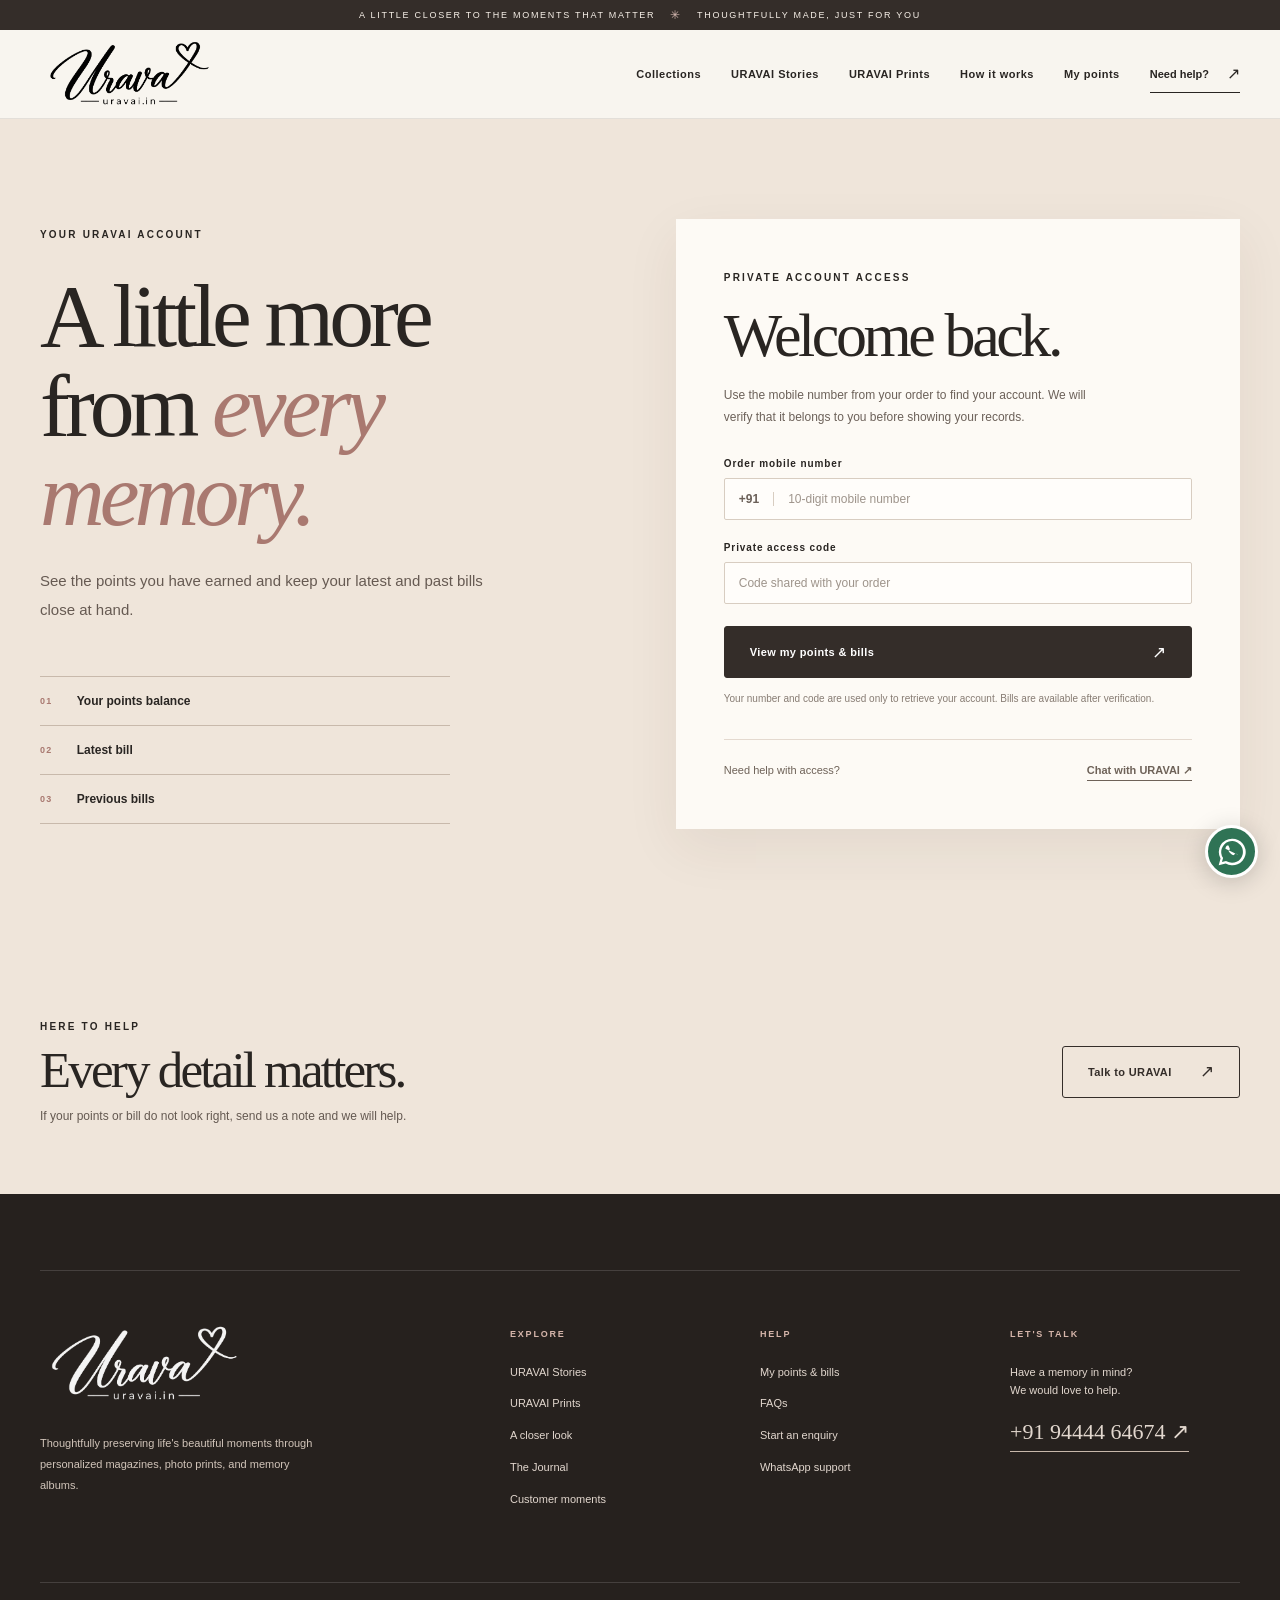
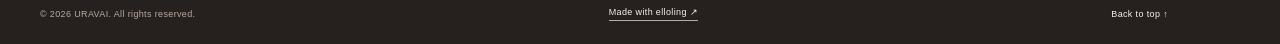
==== commit a20e66f5: "Add URAVAI print shop and journal pages" ====
--- a/account.html
+++ b/account.html
@@ -32,7 +32,7 @@
     <section class="account-support"><div class="container account-support-inner"><div><span class="eyebrow">HERE TO HELP</span><h2>Every detail matters.</h2><p>If your points or bill do not look right, send us a note and we will help.</p></div><a class="button button-outline" data-whatsapp="general" href="https://wa.me/919444464674">Talk to URAVAI <span aria-hidden="true">↗</span></a></div></section>
   </main>
 
-  <footer class="site-footer" id="contact"><div class="container footer-top"><div class="footer-brand"><a class="brand" href="index.html" aria-label="URAVAI home"><img class="brand-logo-image" src="assets/urava-logo-transparent.png" alt="" loading="lazy"></a><p>Thoughtfully preserving life's beautiful moments through personalized magazines, photo prints, and memory albums.</p></div><div class="footer-col"><h3>Explore</h3><a href="stories.html">URAVAI Stories</a><a href="prints.html">URAVAI Prints</a><a href="index.html#journal">A closer look</a><a href="index.html#memories">Customer moments</a></div><div class="footer-col"><h3>Help</h3><a href="account.html">My points &amp; bills</a><a href="index.html#faq">FAQs</a><a href="index.html#create">Start an enquiry</a><a data-whatsapp="general" href="https://wa.me/919444464674">WhatsApp support</a></div><div class="footer-col footer-contact"><h3>Let's talk</h3><p>Have a memory in mind?<br>We would love to help.</p><a class="footer-whatsapp" href="https://wa.me/919444464674" target="_blank" rel="noopener noreferrer">+91 94444 64674 ↗</a></div></div><div class="container footer-bottom"><span>© 2026 URAVAI. All rights reserved.</span><a class="maker-credit" href="https://elloling-india.github.io/Website/" target="_blank" rel="noopener noreferrer">Made with elloling ↗</a><a href="#top">Back to top ↑</a></div></footer>
+  <footer class="site-footer" id="contact"><div class="container footer-top"><div class="footer-brand"><a class="brand" href="index.html" aria-label="URAVAI home"><img class="brand-logo-image" src="assets/urava-logo-transparent.png" alt="" loading="lazy"></a><p>Thoughtfully preserving life's beautiful moments through personalized magazines, photo prints, and memory albums.</p></div><div class="footer-col"><h3>Explore</h3><a href="stories.html">URAVAI Stories</a><a href="prints.html">URAVAI Prints</a><a href="index.html#journal">A closer look</a><a href="journal.html">The Journal</a><a href="index.html#memories">Customer moments</a></div><div class="footer-col"><h3>Help</h3><a href="account.html">My points &amp; bills</a><a href="index.html#faq">FAQs</a><a href="index.html#create">Start an enquiry</a><a data-whatsapp="general" href="https://wa.me/919444464674">WhatsApp support</a></div><div class="footer-col footer-contact"><h3>Let's talk</h3><p>Have a memory in mind?<br>We would love to help.</p><a class="footer-whatsapp" href="https://wa.me/919444464674" target="_blank" rel="noopener noreferrer">+91 94444 64674 ↗</a></div></div><div class="container footer-bottom"><span>© 2026 URAVAI. All rights reserved.</span><a class="maker-credit" href="https://elloling-india.github.io/Website/" target="_blank" rel="noopener noreferrer">Made with elloling ↗</a><a href="#top">Back to top ↑</a></div></footer>
   <a class="whatsapp-float" data-whatsapp="general" href="https://wa.me/919444464674" aria-label="Chat with URAVAI on WhatsApp"><svg viewBox="0 0 32 32" aria-hidden="true"><path fill="currentColor" d="M16 .8A15.1 15.1 0 0 0 2.9 23.4L.8 31.2l8-2.1A15.2 15.2 0 1 0 16 .8Zm0 27.5a12.3 12.3 0 0 1-6.3-1.7l-.5-.3-4.7 1.2 1.3-4.6-.3-.5A12.4 12.4 0 1 1 16 28.3Zm6.8-9.3c-.4-.2-2.2-1.1-2.6-1.2-.3-.1-.6-.2-.8.2-.3.4-1 1.2-1.2 1.4-.2.3-.4.3-.8.1-.4-.2-1.6-.6-3-1.9-1.1-1-1.9-2.2-2.1-2.6-.2-.4 0-.6.2-.8l.6-.7c.2-.2.3-.4.4-.6.1-.2.1-.5 0-.7l-1.2-2.9c-.3-.7-.6-.6-.8-.6h-.7c-.3 0-.7.1-1 .5s-1.3 1.3-1.3 3.1 1.4 3.5c.2.5 2.7 4.2 6.6 5.9.9.4 1.6.6 2.2.7.9.1 1.7.1 2.4-.2.7-.3 2.2-1 2.5-2 .3-1 .3-1.8.2-2-.1-.2-.3-.3-.7-.5Z"/></svg></a>
 </body>
 </html>
